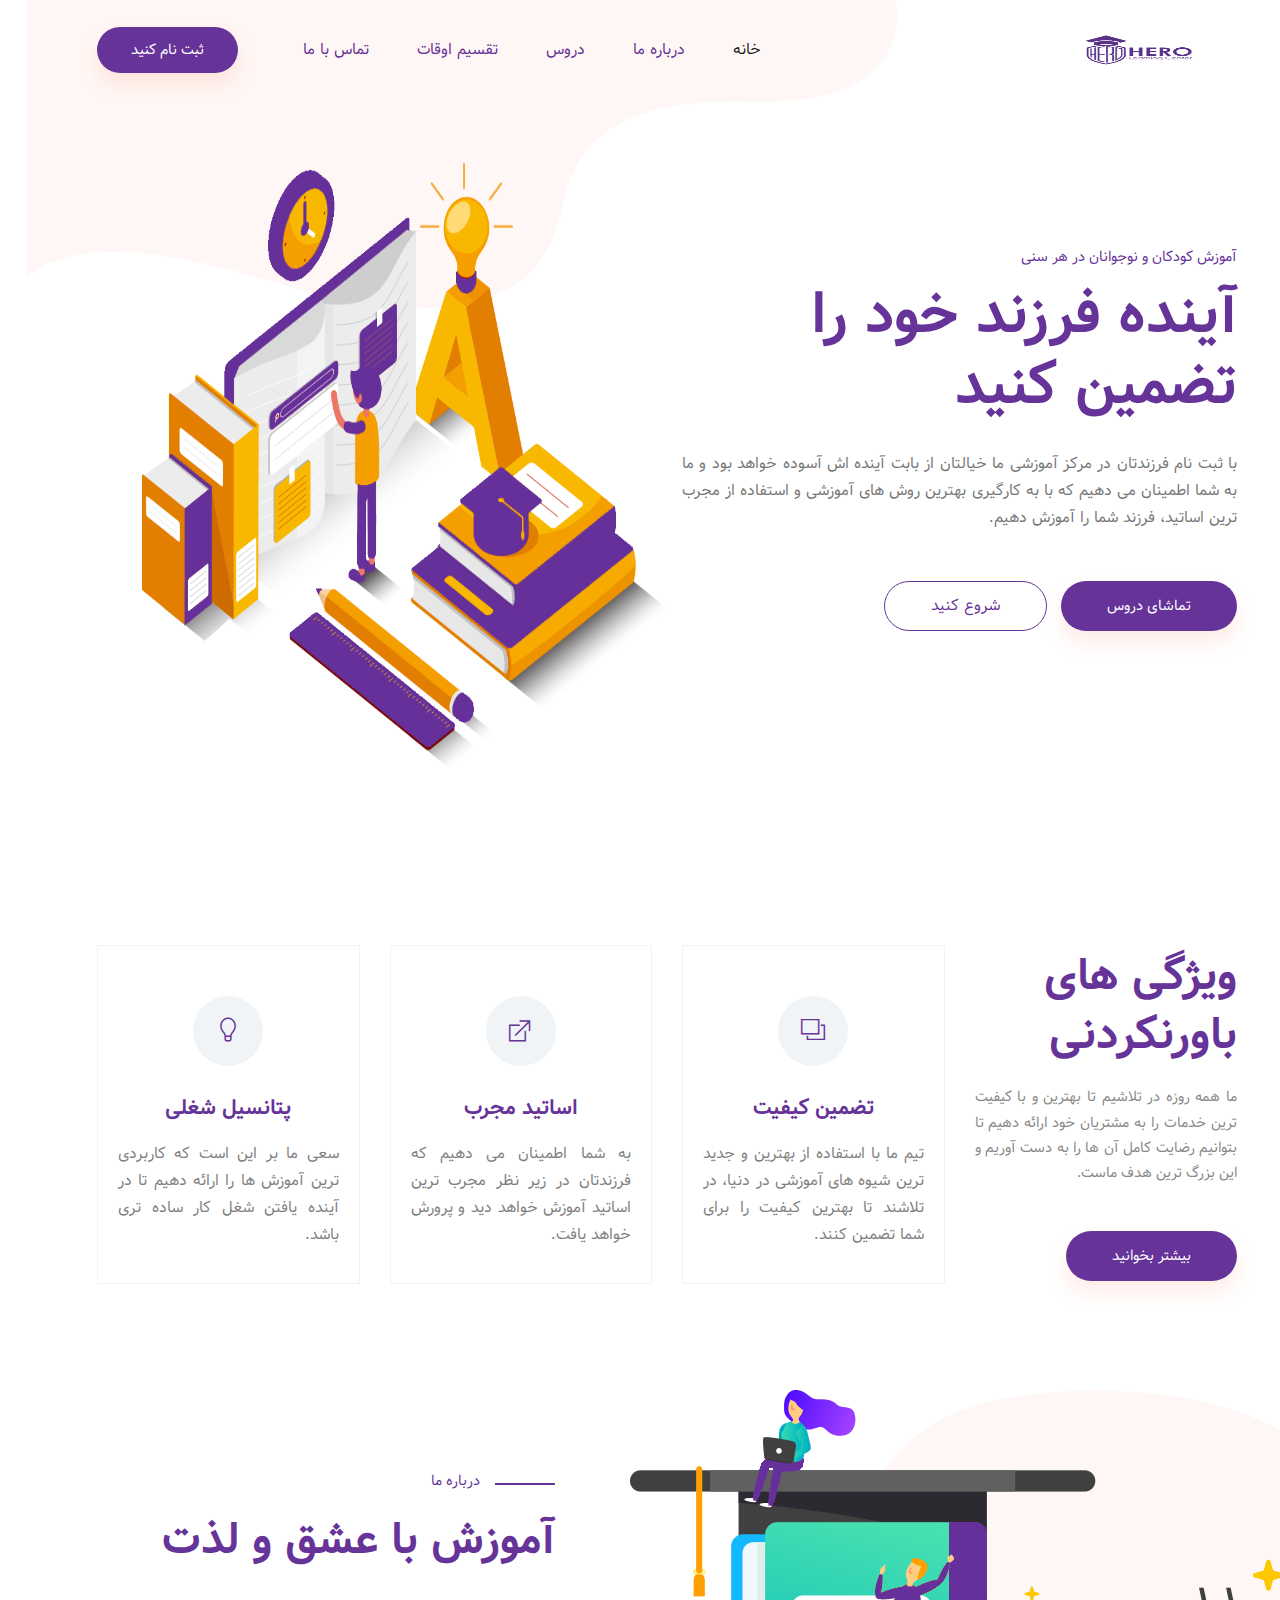
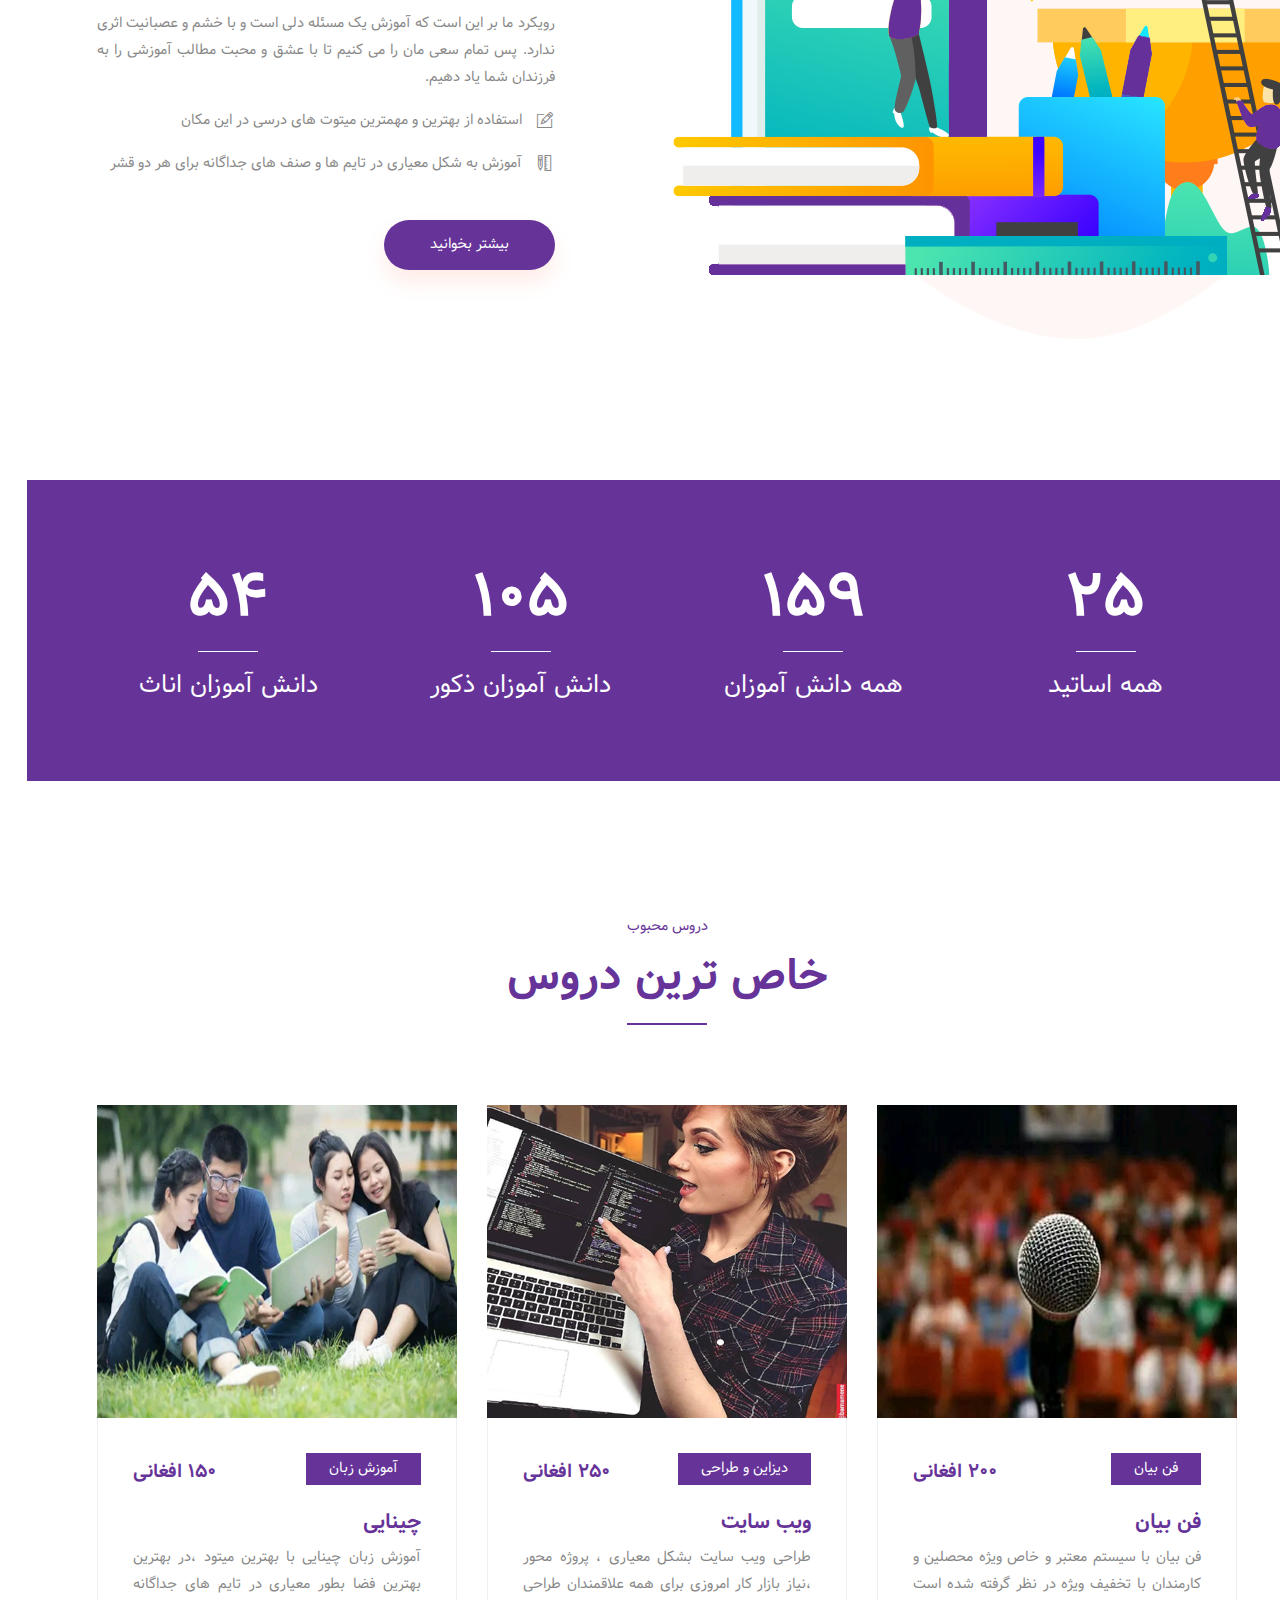
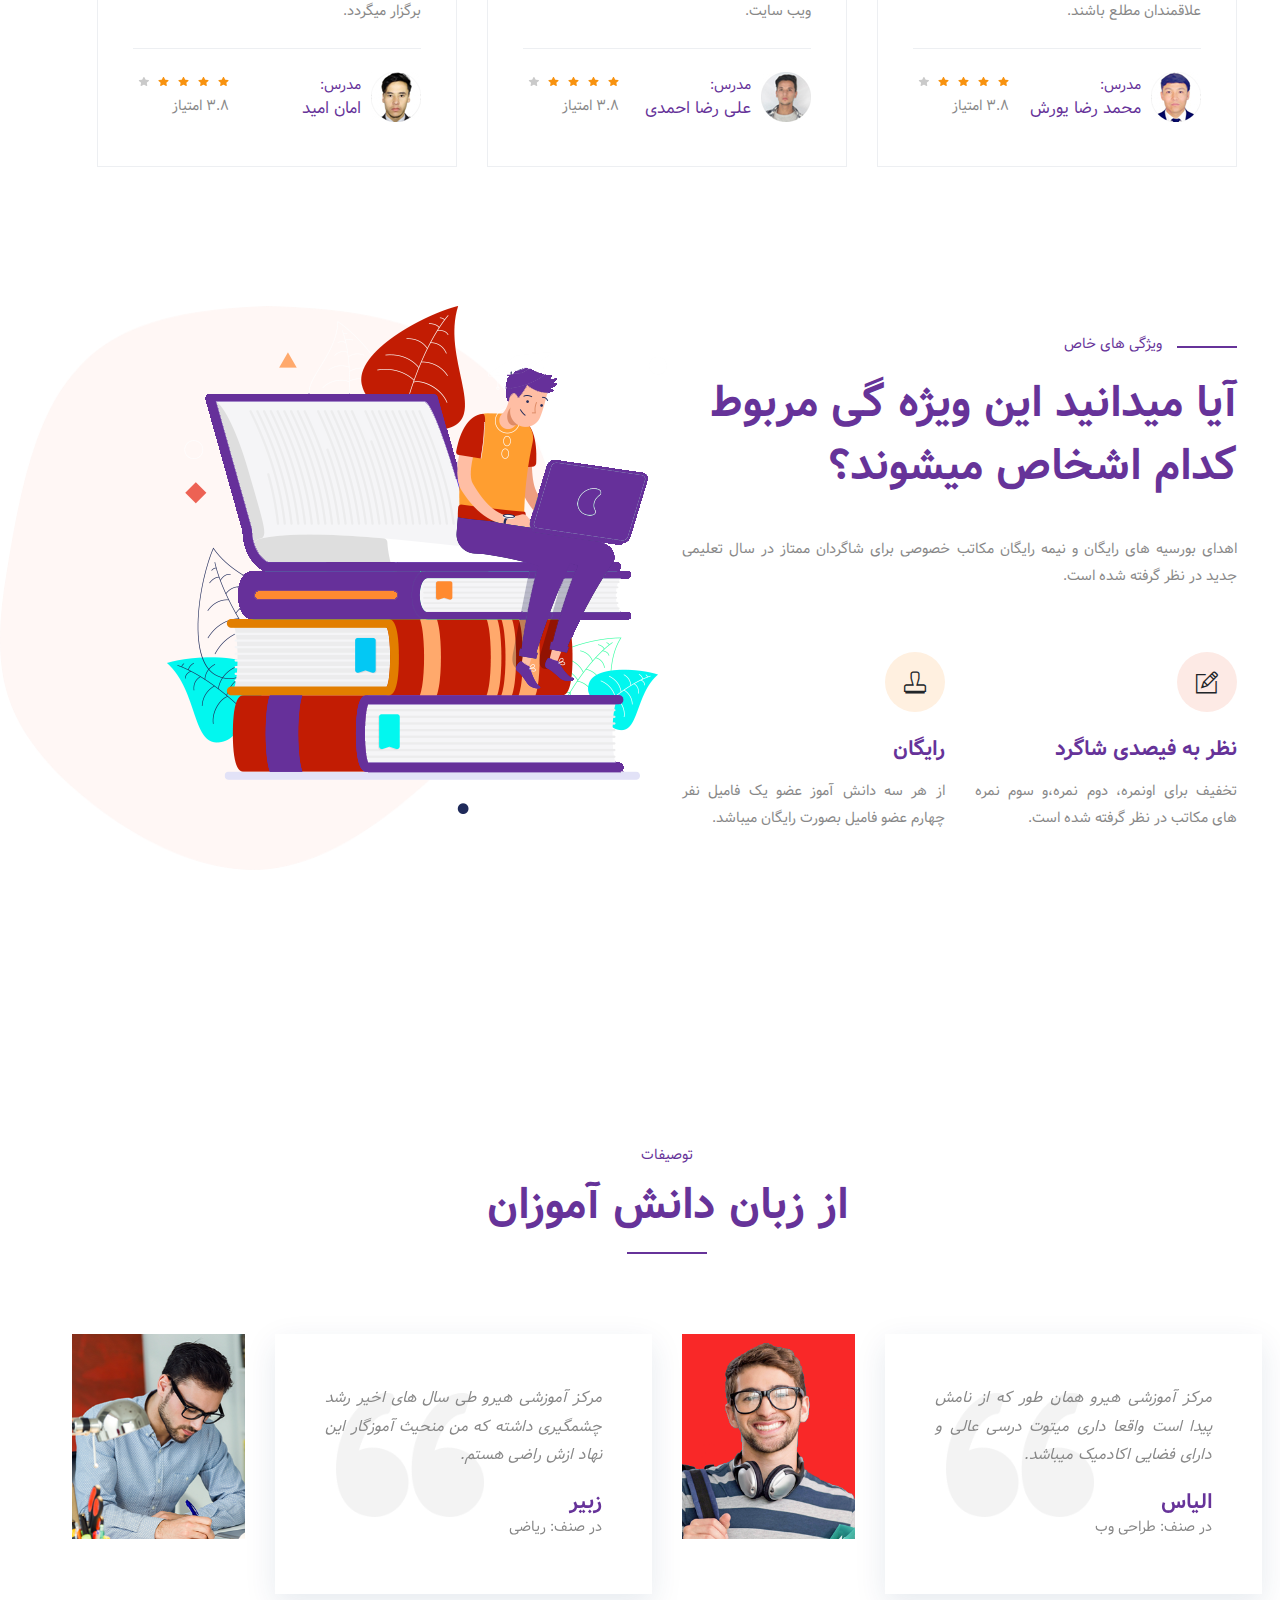
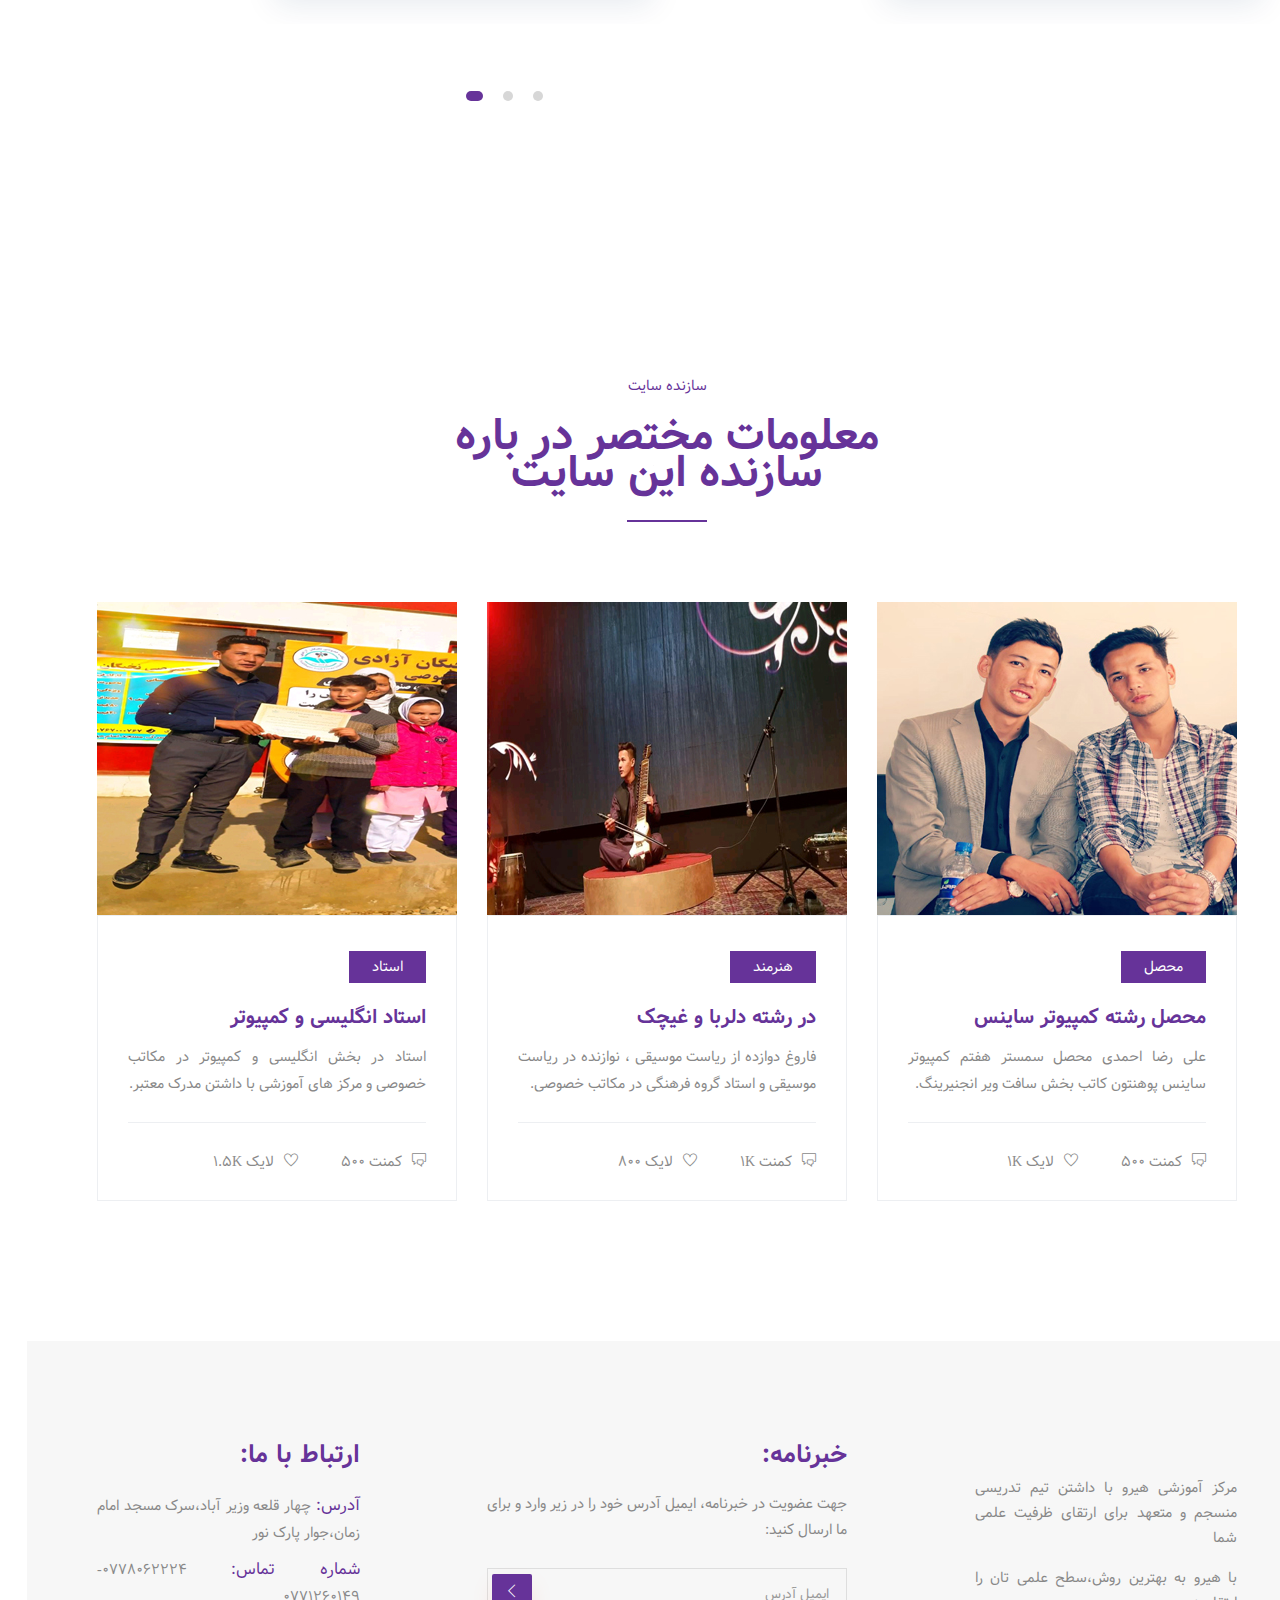
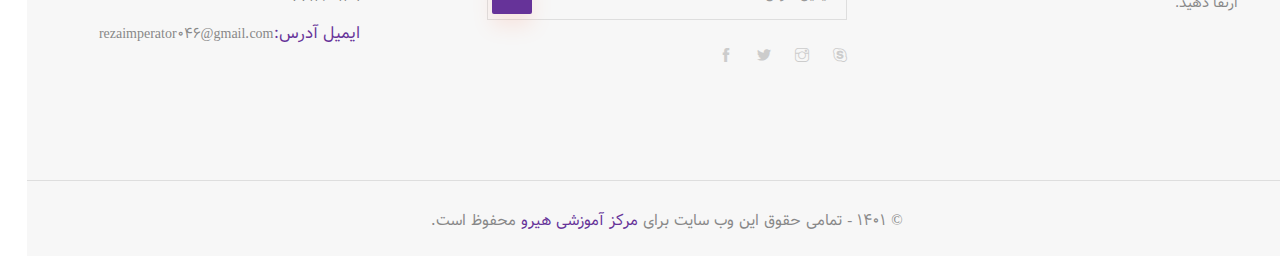
==== index.html @ bd4aeee1 "firstuplod" ====
<!doctype html>
<html lang="fa" dir="rtl">


<!-- Mirrored from demo.stanesti.ir/etrain-learning/index.html by HTTrack Website Copier/3.x [XR&CO'2014], Sat, 08 Oct 2022 10:28:07 GMT -->
<head>
    <!-- Required meta tags -->
    <meta charset="utf-8">
    <meta name="viewport" content="width=device-width, initial-scale=1, shrink-to-fit=no">
    <title>مرکز آموزشی هیرو</title>
    <link rel="icon" href="img/favicon.png">
    <!-- Bootstrap CSS -->
    <link rel="stylesheet" href="css/bootstrap.min.css">
    <!-- animate CSS -->
    <link rel="stylesheet" href="css/animate.css">
    <!-- owl carousel CSS -->
    <link rel="stylesheet" href="css/owl.carousel.min.css">
    <!-- themify CSS -->
    <link rel="stylesheet" href="css/themify-icons.css">
    <!-- flaticon CSS -->
    <link rel="stylesheet" href="css/flaticon.css">
    <!-- font awesome CSS -->
    <link rel="stylesheet" href="css/magnific-popup.css">
    <!-- swiper CSS -->
    <link rel="stylesheet" href="css/slick.css">
    <!-- style CSS -->
    <link rel="stylesheet" href="css/style.css">
</head>

<body>
    <!--::header part start::-->
    <header class="main_menu home_menu">
        <div class="container">
            <div class="row align-items-center">
                <div class="col-lg-12">
                    <nav class="navbar navbar-expand-lg navbar-light">
                        <a class="navbar-brand" href="index.html"> <img src="img/logo3.png " alt="logo" width="165px" height="60px"></a>
                        <button class="navbar-toggler" type="button" data-toggle="collapse"
                            data-target="#navbarSupportedContent" aria-controls="navbarSupportedContent"
                            aria-expanded="false" aria-label="Toggle navigation">
                            <span class="navbar-toggler-icon"></span>
                        </button>

                        <div class="collapse navbar-collapse main-menu-item justify-content-end" id="navbarSupportedContent">
                            <ul class="navbar-nav align-items-center">
                                <li class="nav-item active">
                                    <a class="nav-link" href="index.html">خانه</a>
                                </li>
                                <li class="nav-item">
                                    <a class="nav-link" href="about.html">درباره ما</a>
                                </li>
                                <li class="nav-item">
                                    <a class="nav-link" href="courses.html">دروس</a>
                                </li>
                                <li class="nav-item">
                                    <a class="nav-link" href="course-details.html">تقسیم اوقات</a>
                                </li>
                                <li class="nav-item">
                                    <a class="nav-link" href="contact.html">تماس با ما</a>
                                </li>
                                <li class="d-none d-lg-block">
                                    <a class="btn_1" href="#">ثبت نام کنید</a>
                                </li>
                            </ul>
                        </div>
                    </nav>
                </div>
            </div>
        </div>
    </header>
    <!-- Header part end-->

    <!-- banner part start-->
    <section class="banner_part">
        <div class="container">
            <div class="row align-items-center">
                <div class="col-lg-6 col-xl-6">
                    <div class="banner_text">
                        <div class="banner_text_iner">
                            <h5>آموزش کودکان و نوجوانان در هر سنی</h5>
                            <h1>آینده فرزند خود را تضمین کنید</h1>
                            <p>با ثبت نام فرزندتان در مرکز آموزشی ما خیالتان از بابت آینده اش آسوده خواهد بود و ما به شما اطمینان می دهیم که با به کارگیری بهترین روش های آموزشی و استفاده از مجرب ترین اساتید، فرزند شما را آموزش دهیم.</p>
                            <a href="#" class="btn_1">تماشای دروس</a>
                            <a href="#" class="btn_2">شروع کنید</a>
                        </div>
                    </div>
                </div>
            </div>
        </div>
    </section>
    <!-- banner part start-->

    <!-- feature_part start-->
    <section class="feature_part">
        <div class="container">
            <div class="row">
                <div class="col-sm-6 col-xl-3 align-self-center">
                    <div class="single_feature_text ">
                        <h2>ویژگی های<br>باورنکردنی</h2>
                        <p>ما همه روزه در تلاشیم تا بهترین و با کیفیت ترین خدمات را به مشتریان خود ارائه دهیم تا بتوانیم رضایت کامل آن ها را به دست آوریم و این بزرگ ترین هدف ماست.</p>
                        <a href="#" class="btn_1">بیشتر بخوانید</a>
                    </div>
                </div>
                <div class="col-sm-6 col-xl-3">
                    <div class="single_feature">
                        <div class="single_feature_part">
                            <span class="single_feature_icon"><i class="ti-layers"></i></span>
                            <h4>تضمین کیفیت</h4>
                            <p>تیم ما با استفاده از بهترین و جدید ترین شیوه های آموزشی در دنیا، در تلاشند تا بهترین کیفیت را برای شما تضمین کنند.</p>
                        </div>
                    </div>
                </div>
                <div class="col-sm-6 col-xl-3">
                    <div class="single_feature">
                        <div class="single_feature_part">
                            <span class="single_feature_icon"><i class="ti-new-window"></i></span>
                            <h4>اساتید مجرب</h4>
                            <p>به شما اطمینان می دهیم که فرزندتان در زیر نظر مجرب ترین اساتید آموزش خواهد دید و پرورش خواهد یافت.</p>
                        </div>
                    </div>
                </div>
                <div class="col-sm-6 col-xl-3">
                    <div class="single_feature">
                        <div class="single_feature_part single_feature_part_2">
                            <span class="single_service_icon style_icon"><i class="ti-light-bulb"></i></span>
                            <h4>پتانسیل شغلی</h4>
                            <p>سعی ما بر این است که کاربردی ترین آموزش ها را ارائه دهیم تا در آینده یافتن شغل کار ساده تری باشد.</p>
                        </div>
                    </div>
                </div>
            </div>
        </div>
    </section>
    <!-- upcoming_event part start-->

    <!-- learning part start-->
    <section class="learning_part">
        <div class="container">
            <div class="row align-items-sm-center align-items-lg-stretch">
                <div class="col-md-7 col-lg-7">
                    <div class="learning_img">
                        <img src="img/learning_img.png" alt="">
                    </div>
                </div>
                <div class="col-md-5 col-lg-5">
                    <div class="learning_member_text">
                        <h5>درباره ما</h5>
                        <h2>آموزش با عشق و لذت</h2>
                        <p>رویکرد ما بر این است که آموزش یک مسئله دلی است و با خشم و عصبانیت اثری ندارد. پس تمام سعی مان را می کنیم تا با عشق و محبت مطالب آموزشی را به فرزندان شما یاد دهیم.</p>
                        <ul>
                            <li><span class="ti-pencil-alt"></span>استفاده از بهترین و مهمترین میتوت های درسی در این مکان</li>
                            <li><span class="ti-ruler-pencil"></span>آموزش به شکل معیاری در تایم ها و صنف های جداگانه برای هر دو قشر</li>
                        </ul>
                        <a href="#" class="btn_1">بیشتر بخوانید</a>
                    </div>
                </div>
            </div>
        </div>
    </section>
    <!-- learning part end-->

    <!-- member_counter counter start -->
    <section class="member_counter">
        <div class="container">
            <div class="row">
                <div class="col-lg-3 col-sm-6">
                    <div class="single_member_counter">
                        <span class="counter">25</span>
                        <h4>همه اساتید</h4>
                    </div>
                </div>
                <div class="col-lg-3 col-sm-6">
                    <div class="single_member_counter">
                        <span class="counter">159</span>
                        <h4>همه دانش آموزان</h4>
                    </div>
                </div>
                <div class="col-lg-3 col-sm-6">
                    <div class="single_member_counter">
                        <span class="counter">105</span>
                        <h4>دانش آموزان ذکور</h4>
                    </div>
                </div>
                <div class="col-lg-3 col-sm-6">
                    <div class="single_member_counter">
                        <span class="counter">54</span>
                        <h4>دانش آموزان اناث</h4>
                    </div>
                </div>
            </div>
        </div>
    </section>
    <!-- member_counter counter end -->

    <!--::review_part start::-->
    <section class="special_course padding_top">
        <div class="container">
            <div class="row justify-content-center">
                <div class="col-xl-5">
                    <div class="section_tittle">
                        <p class="text-center">دروس محبوب</p>
                        <h2 class="text-center">خاص ترین دروس</h2>
                    </div>
                </div>
            </div>
            <div class="row">
                <div class="col-sm-6 col-lg-4">
                    <div class="single_special_course">
                        <img src="img/special_course_1.jpg" class="special_img" alt="">
                        <div class="special_course_text">
                            <a href="course-details.html" class="btn_4">فن بیان</a>
                            <h4>200 افغانی</h4>
                            <a href="course-details.html"><h3>فن بیان</h3></a>
                            <p>فن بیان با سیستم معتبر و خاص ویژه محصلین و کارمندان با تخفیف ویژه در نظر گرفته شده است علاقمندان مطلع باشند.</p>
                            <div class="author_info">
                                <div class="author_img">
                                    <img src="img/author/author_1.jpg" alt="">
                                    <div class="author_info_text">
                                        <p>مدرس:</p>
                                        <h5><a href="#">محمد رضا یورش</a></h5>
                                    </div>
                                </div>
                                <div class="author_rating">
                                    <div class="rating">
                                        <a href="#"><img src="img/icon/color_star.svg" alt=""></a>
                                        <a href="#"><img src="img/icon/color_star.svg" alt=""></a>
                                        <a href="#"><img src="img/icon/color_star.svg" alt=""></a>
                                        <a href="#"><img src="img/icon/color_star.svg" alt=""></a>
                                        <a href="#"><img src="img/icon/star.svg" alt=""></a>
                                    </div>
                                    <p>3.8 امتیاز</p>
                                </div>
                            </div>
                        </div>
                    </div>
                </div>
                <div class="col-sm-6 col-lg-4">
                    <div class="single_special_course">
                        <img src="img/special_course_2.jpg" class="special_img" alt="">
                        <div class="special_course_text">
                            <a href="course-details.html" class="btn_4">دیزاین و طراحی</a>
                            <h4>250 افغانی</h4>
                            <a href="course-details.html"> <h3>ویب سایت</h3></a>
                            <p>طراحی ویب سایت بشکل معیاری ، پروژه محور ،نیاز بازار کار امروزی برای همه علاقمندان طراحی ویب سایت. </p>
                            <div class="author_info">
                                <div class="author_img">
                                    <img src="img/author/author_2.jpg" alt="">
                                    <div class="author_info_text">
                                        <p>مدرس:</p>
                                        <h5><a href="#">علی رضا احمدی</a></h5>
                                    </div>
                                </div>
                                <div class="author_rating">
                                    <div class="rating">
                                        <a href="#"><img src="img/icon/color_star.svg" alt=""></a>
                                        <a href="#"><img src="img/icon/color_star.svg" alt=""></a>
                                        <a href="#"><img src="img/icon/color_star.svg" alt=""></a>
                                        <a href="#"><img src="img/icon/color_star.svg" alt=""></a>
                                        <a href="#"><img src="img/icon/star.svg" alt=""></a>
                                    </div>
                                    <p>3.8 امتیاز</p>
                                </div>
                            </div>
                        </div>

                    </div>
                </div>
                <div class="col-sm-6 col-lg-4">
                    <div class="single_special_course">
                        <img src="img/special_course_3.jpg" class="special_img" alt="">
                        <div class="special_course_text">
                            <a href="course-details.html" class="btn_4">آموزش زبان</a>
                            <h4>150 افغانی</h4>
                            <a href="course-details.html">  <h3>چینایی</h3> </a> 
                            <p>آموزش زبان چینایی با بهترین میتود ،در بهترین بهترین فضا بطور معیاری در تایم های جداگانه برگزار میگردد.</p>
                            <div class="author_info">
                                <div class="author_img">
                                    <img src="img/author/author_3.jpg" alt="">
                                    <div class="author_info_text">
                                        <p>مدرس:</p>
                                        <h5>امان امید<a href="#"></a></h5>
                                    </div>
                                </div>
                                <div class="author_rating">
                                    <div class="rating">
                                        <a href="#"><img src="img/icon/color_star.svg" alt=""></a>
                                        <a href="#"><img src="img/icon/color_star.svg" alt=""></a>
                                        <a href="#"><img src="img/icon/color_star.svg" alt=""></a>
                                        <a href="#"><img src="img/icon/color_star.svg" alt=""></a>
                                        <a href="#"><img src="img/icon/star.svg" alt=""></a>
                                    </div>
                                    <p>3.8 امتیاز</p>
                                </div>
                            </div>
                        </div>
                    </div>
                </div>
            </div>
        </div>
    </section>
    <!--::blog_part end::-->

    <!-- learning part start-->
    <section class="advance_feature learning_part">
        <div class="container">
            <div class="row align-items-sm-center align-items-xl-stretch">
                <div class="col-md-6 col-lg-6">
                    <div class="learning_member_text">
                        <h5>ویژگی های خاص</h5>
                        <h2>آیا میدانید این ویژه گی مربوط کدام اشخاص میشوند؟</h2>
                        <p>اهدای بورسیه های رایگان و نیمه رایگان مکاتب خصوصی برای شاگردان ممتاز در سال تعلیمی جدید در نظر گرفته شده است. </p>
                        <div class="row">
                            <div class="col-sm-6 col-md-12 col-lg-6">
                                <div class="learning_member_text_iner">
                                    <span class="ti-pencil-alt"></span>
                                    <h4>نظر به فیصدی شاگرد</h4>
                                    <p>تخفیف برای اونمره، دوم نمره،و سوم نمره های مکاتب در نظر گرفته شده است.
                                    </p>
                                </div>
                            </div>
                            <div class="col-sm-6 col-md-12 col-lg-6">
                                <div class="learning_member_text_iner">
                                    <span class="ti-stamp"></span>
                                    <h4>رایگان</h4>
                                    <p>از هر سه دانش آموز عضو یک فامیل نفر چهارم عضو فامیل بصورت رایگان میباشد.</p>
                                </div>
                            </div>
                        </div>
                    </div>
                </div>
                <div class="col-lg-6 col-md-6">
                    <div class="learning_img">
                        <img src="img/advance_feature_img.png" alt="">
                    </div>
                </div>
            </div>
        </div>
    </section>
    <!-- learning part end-->

    <!--::review_part start::-->
    <section class="testimonial_part section_padding">
        <div class="container-fluid">
            <div class="row justify-content-center">
                <div class="col-xl-5">
                    <div class="section_tittle text-center">
                        <p class="text-center">توصیفات</p>
                        <h2 class="text-center">از زبان دانش آموزان</h2>
                    </div>
                </div>
            </div>
            <div class="row">
                <div class="col-lg-12">
                    <div class="textimonial_iner owl-carousel">
                        <div class="testimonial_slider">
                            <div class="row">
                                <div class="col-lg-8 col-xl-4 col-sm-8 align-self-center">
                                    <div class="testimonial_slider_text">
                                        <p>مرکز آموزشی هیرو همان طور که از نامش پیدا است  واقعا داری میتوت درسی عالی و  دارای فضایی اکادمیک میباشد.</p>
                                        <h4>الیاس</h4>
                                        <h5>در صنف: طراحی وب</h5>
                                    </div>
                                </div>
                                <div class="col-lg-4 col-xl-2 col-sm-4">
                                    <div class="testimonial_slider_img">
                                        <img src="img/testimonial_img_1.png" alt="#">
                                    </div>
                                </div>
                                <div class="col-xl-4 d-none d-xl-block">
                                    <div class="testimonial_slider_text">
                                        <p>مرکز آموزشی هیرو طی سال های اخیر رشد چشمگیری داشته که من منحیث آموزگار این نهاد ازش راضی هستم.</p>
                                        <h4>زبیر</h4>
                                        <h5>در صنف: ریاضی</h5>
                                    </div>
                                </div>
                                <div class="col-xl-2 d-none d-xl-block">
                                    <div class="testimonial_slider_img">
                                        <img src="img/testimonial_img_2.png" alt="#">
                                    </div>
                                </div>
                            </div>
                        </div>
                        <div class="testimonial_slider">
                            <div class="row">
                                <div class="col-lg-8 col-xl-4 col-sm-8 align-self-center">
                                    <div class="testimonial_slider_text">
                                        <p></p>مرکز هیرو با داشتن اساتید مجرب و صونوف مجهز فوق العاده بوده که ما بهتر و راحت تر میتوانیم آموزش بیبینیم.
                                        <h4>لیزا</h4>
                                        <h5>در صنف: انگلیسی</h5>
                                    </div>
                                </div>
                                <div class="col-lg-4 col-xl-2 col-sm-4">
                                    <div class="testimonial_slider_img">
                                        <img src="img/testimonial_img_3.png" alt="#">
                                    </div>
                                </div>
                                <div class="col-xl-4 d-none d-xl-block">
                                    <div class="testimonial_slider_text">
                                        <p>این مرکز با داشتن مدیریت عالی و نظم عالی بهترین مرکز در بین مراکز همجوار خویش میباشد.</p>
                                        <h4>زبیر</h4>
                                        <h5>در صنف: رسامی</h5>
                                    </div>
                                </div>
                                <div class="col-xl-2 d-none d-xl-block">
                                    <div class="testimonial_slider_img">
                                        <img src="img/testimonial_img_2.png" alt="#">
                                    </div>
                                </div>
                            </div>
                        </div>
                        <div class="testimonial_slider">
                            <div class="row">
                                <div class="col-lg-8 col-xl-4 col-sm-8 align-self-center">
                                    <div class="testimonial_slider_text">
                                        <p>این نهاد با تخفیف ویژه یی که مد نطر گرفته برای آموزگاران واقعا خرسند هستیم.</p>
                                        <h4>لیزا</h4>
                                        <h5>در صنف: فن بیان</h5>
                                    </div>
                                </div>
                                <div class="col-lg-4 col-xl-2 col-sm-4">
                                    <div class="testimonial_slider_img">
                                        <img src="img/testimonial_img_3.png" alt="#">
                                    </div>
                                </div>
                                <div class="col-xl-4 d-none d-xl-block">
                                    <div class="testimonial_slider_text">
                                        <p>مرکز آموزشی هیرو با داشتن دوازده سال تجربه کاری واقعا یک مرکز نامدار و پر افتخار در سطح کابل میباشد.</p>
                                        <h4>زبیر</h4>
                                        <h5>در صنف: زبان چینایی</h5>
                                    </div>
                                </div>
                                <div class="col-xl-2 d-none d-xl-block">
                                    <div class="testimonial_slider_img">
                                        <img src="img/testimonial_img_2.png" alt="#">
                                    </div>
                                </div>
                            </div>
                        </div>
                    </div>
                </div>
            </div>
        </div>
    </section>
    <!--::blog_part end::-->

    <!--::blog_part start::-->
    <section class="blog_part section_padding">
        <div class="container">
            <div class="row justify-content-center">
                <div class="col-xl-5">
                    <div class="section_tittle text-center">
                        <p class="text-center">سازنده سایت</p>
                        <h2 class="text-center">معلومات مختصر در باره سازنده این سایت</h2>
                    </div>
                </div>
            </div>
            <div class="row">
                <div class="col-sm-6 col-lg-4 col-xl-4">
                    <div class="single-home-blog">
                        <div class="card">
                            <img src="img/blog/blog_1.jpg" class="card-img-top" alt="blog">
                            <div class="card-body">
                                <a href="#" class="btn_4">محصل</a>
                                <a href="blog.html">
                                    <h5 class="card-title">محصل رشته کمپیوتر ساینس</h5>
                                </a>
                                <p>علی رضا احمدی محصل سمستر هفتم کمپیوتر ساینس پوهنتون کاتب بخش سافت ویر انجنیرینگ.</p>
                                <ul>
                                    <li> <span class="ti-comments"></span>کمنت 500</li>
                                    <li> <span class="ti-heart"></span>لایک 1K</li>
                                </ul>
                            </div>
                        </div>
                    </div>
                </div>
                <div class="col-sm-6 col-lg-4 col-xl-4">
                    <div class="single-home-blog">
                        <div class="card">
                            <img src="img/blog/blog_2.jpg" class="card-img-top" alt="blog">
                            <div class="card-body">
                                <a href="#" class="btn_4">هنرمند</a>
                                <a href="blog.html">
                                    <h5 class="card-title">در رشته دلربا و غیچک</h5>
                                </a>
                                <p>فاروغ دوازده از ریاست موسیقی ، نوازنده در ریاست موسیقی و استاد گروه فرهنگی در مکاتب خصوصی.</p>
                                <ul>
                                    <li> <span class="ti-comments"></span>کمنت 1K</li>
                                    <li> <span class="ti-heart"></span>لایک 800</li>
                                </ul>
                            </div>
                        </div>
                    </div>
                </div>
                <div class="col-sm-6 col-lg-4 col-xl-4">
                    <div class="single-home-blog">
                        <div class="card">
                            <img src="img/blog/blog_3.jpg" class="card-img-top" alt="blog">
                            <div class="card-body">
                                <a href="#" class="btn_4">استاد</a>
                                <a href="blog.html">
                                    <h5 class="card-title">استاد انگلیسی و کمپیوتر</h5>
                                </a>
                                <p>استاد در بخش انگلیسی و کمپیوتر در مکاتب خصوصی و مرکز های آموزشی با داشتن مدرک معتبر.</p>
                                <ul>
                                    <li> <span class="ti-comments"></span>کمنت 500</li>
                                    <li> <span class="ti-heart"></span>لایک 1.5K</li>
                                </ul>
                            </div>
                        </div>
                    </div>
                </div>
            </div>
        </div>
    </section>
    <!--::blog_part end::-->

    <!-- footer part start-->
    <footer class="footer-area">
        <div class="container">
            <div class="row justify-content-between">
                <div class="col-sm-6 col-md-4 col-xl-3">
                    <div class="single-footer-widget footer_1">
                        <a href="index.html"> <img src="img/logo.png" alt=""> </a>
                        <p>مرکز آموزشی هیرو با داشتن تیم تدریسی منسجم و متعهد برای ارتقای ظرفیت علمی شما</p>
                        <p>با هیرو به بهترین روش،سطح علمی تان را ارتقا دهید.</p>
                    </div>
                </div>
                <div class="col-sm-6 col-md-4 col-xl-4">
                    <div class="single-footer-widget footer_2">
                        <h4>خبرنامه:</h4>
                        <p>جهت عضویت در خبرنامه، ایمیل آدرس خود را در زیر وارد و برای ما ارسال کنید:</p>
                        <form action="#">
                            <div class="form-group">
                                <div class="input-group mb-3">
                                    <input type="text" class="form-control" placeholder='ایمیل آدرس'
                                        onfocus="this.placeholder = ''"
                                        onblur="this.placeholder = 'ایمیل آدرس'">
                                    <div class="input-group-append">
                                        <button class="btn btn_1" type="button"><i class="ti-angle-left"></i></button>
                                    </div>
                                </div>
                            </div>
                        </form>
                        <div class="social_icon">
                            <a href="#"> <i class="ti-facebook"></i></a>
                            <a href="#"> <i class="ti-twitter-alt"></i></a>
                            <a href="#"> <i class="ti-instagram"></i></a>
                            <a href="#"> <i class="ti-skype"></i></a>
                        </div>
                    </div>
                </div>
                <div class="col-xl-3 col-sm-6 col-md-4">
                    <div class="single-footer-widget footer_2">
                        <h4>ارتباط با ما:</h4>
                        <div class="contact_info">
                            <p><span> آدرس:</span> چهار قلعه وزیر آباد،سرک مسجد امام زمان،جوار پارک نور</p>
                            <p><span>شماره تماس:</span> 0778062224- 0771260149</p>
                            <p><span> ایمیل آدرس:</span>rezaimperator046@gmail.com</p>
                        </div>
                    </div>
                </div>
            </div>

        </div>
        <div class="container-fluid">
            <div class="row">
                <div class="col-lg-12">
                    <div class="copyright_part_text text-center">
                        <div class="row">
                            <div class="col-lg-12">
                                <p class="footer-text m-0 text-center">&copy; 1401 - تمامی حقوق این وب سایت برای <a href="https://www.rtl-theme.com/user-profile/stanesti/" target="_blank">مرکز آموزشی هیرو</a> محفوظ است.</p>
                            </div>
                        </div>
                    </div>
                </div>
            </div>
        </div>
    </footer>
    <!-- footer part end-->

    <!-- jquery plugins here-->
    <!-- jquery -->
    <script src="js/jquery-1.12.1.min.js"></script>
    <!-- popper js -->
    <script src="js/popper.min.js"></script>
    <!-- bootstrap js -->
    <script src="js/bootstrap.min.js"></script>
    <!-- easing js -->
    <script src="js/jquery.magnific-popup.js"></script>
    <!-- swiper js -->
    <script src="js/swiper.min.js"></script>
    <!-- swiper js -->
    <script src="js/masonry.pkgd.js"></script>
    <!-- particles js -->
    <script src="js/owl.carousel.min.js"></script>
    <script src="js/jquery.nice-select.min.js"></script>
    <!-- swiper js -->
    <script src="js/slick.min.js"></script>
    <script src="js/jquery.counterup.min.js"></script>
    <script src="js/waypoints.min.js"></script>
    <!-- custom js -->
    <script src="js/custom.js"></script>
</body>


<!-- Mirrored from demo.stanesti.ir/etrain-learning/index.html by HTTrack Website Copier/3.x [XR&CO'2014], Sat, 08 Oct 2022 10:28:32 GMT -->
</html>
---- css/themify-icons.css ----
@font-face {
	font-family: 'themify';
	src:url('../fonts/themify9f24.eot?-fvbane');
	src:url('../fonts/themifyd41d.eot?#iefix-fvbane') format('embedded-opentype'),
		url('../fonts/themify9f24.woff?-fvbane') format('woff'),
		url('../fonts/themify9f24.ttf?-fvbane') format('truetype'),
		url('../fonts/themify9f24.svg?-fvbane#themify') format('svg');
	font-weight: normal;
	font-style: normal;
}

[class^="ti-"], [class*=" ti-"] {
	font-family: 'themify';
	speak: none;
	font-style: normal;
	font-weight: normal;
	font-variant: normal;
	text-transform: none;
	line-height: 1;

	/* Better Font Rendering =========== */
	-webkit-font-smoothing: antialiased;
	-moz-osx-font-smoothing: grayscale;
}

.ti-wand:before {
	content: "\e600";
}
.ti-volume:before {
	content: "\e601";
}
.ti-user:before {
	content: "\e602";
}
.ti-unlock:before {
	content: "\e603";
}
.ti-unlink:before {
	content: "\e604";
}
.ti-trash:before {
	content: "\e605";
}
.ti-thought:before {
	content: "\e606";
}
.ti-target:before {
	content: "\e607";
}
.ti-tag:before {
	content: "\e608";
}
.ti-tablet:before {
	content: "\e609";
}
.ti-star:before {
	content: "\e60a";
}
.ti-spray:before {
	content: "\e60b";
}
.ti-signal:before {
	content: "\e60c";
}
.ti-shopping-cart:before {
	content: "\e60d";
}
.ti-shopping-cart-full:before {
	content: "\e60e";
}
.ti-settings:before {
	content: "\e60f";
}
.ti-search:before {
	content: "\e610";
}
.ti-zoom-in:before {
	content: "\e611";
}
.ti-zoom-out:before {
	content: "\e612";
}
.ti-cut:before {
	content: "\e613";
}
.ti-ruler:before {
	content: "\e614";
}
.ti-ruler-pencil:before {
	content: "\e615";
}
.ti-ruler-alt:before {
	content: "\e616";
}
.ti-bookmark:before {
	content: "\e617";
}
.ti-bookmark-alt:before {
	content: "\e618";
}
.ti-reload:before {
	content: "\e619";
}
.ti-plus:before {
	content: "\e61a";
}
.ti-pin:before {
	content: "\e61b";
}
.ti-pencil:before {
	content: "\e61c";
}
.ti-pencil-alt:before {
	content: "\e61d";
}
.ti-paint-roller:before {
	content: "\e61e";
}
.ti-paint-bucket:before {
	content: "\e61f";
}
.ti-na:before {
	content: "\e620";
}
.ti-mobile:before {
	content: "\e621";
}
.ti-minus:before {
	content: "\e622";
}
.ti-medall:before {
	content: "\e623";
}
.ti-medall-alt:before {
	content: "\e624";
}
.ti-marker:before {
	content: "\e625";
}
.ti-marker-alt:before {
	content: "\e626";
}
.ti-arrow-up:before {
	content: "\e627";
}
.ti-arrow-right:before {
	content: "\e628";
}
.ti-arrow-left:before {
	content: "\e629";
}
.ti-arrow-down:before {
	content: "\e62a";
}
.ti-lock:before {
	content: "\e62b";
}
.ti-location-arrow:before {
	content: "\e62c";
}
.ti-link:before {
	content: "\e62d";
}
.ti-layout:before {
	content: "\e62e";
}
.ti-layers:before {
	content: "\e62f";
}
.ti-layers-alt:before {
	content: "\e630";
}
.ti-key:before {
	content: "\e631";
}
.ti-import:before {
	content: "\e632";
}
.ti-image:before {
	content: "\e633";
}
.ti-heart:before {
	content: "\e634";
}
.ti-heart-broken:before {
	content: "\e635";
}
.ti-hand-stop:before {
	content: "\e636";
}
.ti-hand-open:before {
	content: "\e637";
}
.ti-hand-drag:before {
	content: "\e638";
}
.ti-folder:before {
	content: "\e639";
}
.ti-flag:before {
	content: "\e63a";
}
.ti-flag-alt:before {
	content: "\e63b";
}
.ti-flag-alt-2:before {
	content: "\e63c";
}
.ti-eye:before {
	content: "\e63d";
}
.ti-export:before {
	content: "\e63e";
}
.ti-exchange-vertical:before {
	content: "\e63f";
}
.ti-desktop:before {
	content: "\e640";
}
.ti-cup:before {
	content: "\e641";
}
.ti-crown:before {
	content: "\e642";
}
.ti-comments:before {
	content: "\e643";
}
.ti-comment:before {
	content: "\e644";
}
.ti-comment-alt:before {
	content: "\e645";
}
.ti-close:before {
	content: "\e646";
}
.ti-clip:before {
	content: "\e647";
}
.ti-angle-up:before {
	content: "\e648";
}
.ti-angle-right:before {
	content: "\e649";
}
.ti-angle-left:before {
	content: "\e64a";
}
.ti-angle-down:before {
	content: "\e64b";
}
.ti-check:before {
	content: "\e64c";
}
.ti-check-box:before {
	content: "\e64d";
}
.ti-camera:before {
	content: "\e64e";
}
.ti-announcement:before {
	content: "\e64f";
}
.ti-brush:before {
	content: "\e650";
}
.ti-briefcase:before {
	content: "\e651";
}
.ti-bolt:before {
	content: "\e652";
}
.ti-bolt-alt:before {
	content: "\e653";
}
.ti-blackboard:before {
	content: "\e654";
}
.ti-bag:before {
	content: "\e655";
}
.ti-move:before {
	content: "\e656";
}
.ti-arrows-vertical:before {
	content: "\e657";
}
.ti-arrows-horizontal:before {
	content: "\e658";
}
.ti-fullscreen:before {
	content: "\e659";
}
.ti-arrow-top-right:before {
	content: "\e65a";
}
.ti-arrow-top-left:before {
	content: "\e65b";
}
.ti-arrow-circle-up:before {
	content: "\e65c";
}
.ti-arrow-circle-right:before {
	content: "\e65d";
}
.ti-arrow-circle-left:before {
	content: "\e65e";
}
.ti-arrow-circle-down:before {
	content: "\e65f";
}
.ti-angle-double-up:before {
	content: "\e660";
}
.ti-angle-double-right:before {
	content: "\e661";
}
.ti-angle-double-left:before {
	content: "\e662";
}
.ti-angle-double-down:before {
	content: "\e663";
}
.ti-zip:before {
	content: "\e664";
}
.ti-world:before {
	content: "\e665";
}
.ti-wheelchair:before {
	content: "\e666";
}
.ti-view-list:before {
	content: "\e667";
}
.ti-view-list-alt:before {
	content: "\e668";
}
.ti-view-grid:before {
	content: "\e669";
}
.ti-uppercase:before {
	content: "\e66a";
}
.ti-upload:before {
	content: "\e66b";
}
.ti-underline:before {
	content: "\e66c";
}
.ti-truck:before {
	content: "\e66d";
}
.ti-timer:before {
	content: "\e66e";
}
.ti-ticket:before {
	content: "\e66f";
}
.ti-thumb-up:before {
	content: "\e670";
}
.ti-thumb-down:before {
	content: "\e671";
}
.ti-text:before {
	content: "\e672";
}
.ti-stats-up:before {
	content: "\e673";
}
.ti-stats-down:before {
	content: "\e674";
}
.ti-split-v:before {
	content: "\e675";
}
.ti-split-h:before {
	content: "\e676";
}
.ti-smallcap:before {
	content: "\e677";
}
.ti-shine:before {
	content: "\e678";
}
.ti-shift-right:before {
	content: "\e679";
}
.ti-shift-left:before {
	content: "\e67a";
}
.ti-shield:before {
	content: "\e67b";
}
.ti-notepad:before {
	content: "\e67c";
}
.ti-server:before {
	content: "\e67d";
}
.ti-quote-right:before {
	content: "\e67e";
}
.ti-quote-left:before {
	content: "\e67f";
}
.ti-pulse:before {
	content: "\e680";
}
.ti-printer:before {
	content: "\e681";
}
.ti-power-off:before {
	content: "\e682";
}
.ti-plug:before {
	content: "\e683";
}
.ti-pie-chart:before {
	content: "\e684";
}
.ti-paragraph:before {
	content: "\e685";
}
.ti-panel:before {
	content: "\e686";
}
.ti-package:before {
	content: "\e687";
}
.ti-music:before {
	content: "\e688";
}
.ti-music-alt:before {
	content: "\e689";
}
.ti-mouse:before {
	content: "\e68a";
}
.ti-mouse-alt:before {
	content: "\e68b";
}
.ti-money:before {
	content: "\e68c";
}
.ti-microphone:before {
	content: "\e68d";
}
.ti-menu:before {
	content: "\e68e";
}
.ti-menu-alt:before {
	content: "\e68f";
}
.ti-map:before {
	content: "\e690";
}
.ti-map-alt:before {
	content: "\e691";
}
.ti-loop:before {
	content: "\e692";
}
.ti-location-pin:before {
	content: "\e693";
}
.ti-list:before {
	content: "\e694";
}
.ti-light-bulb:before {
	content: "\e695";
}
.ti-Italic:before {
	content: "\e696";
}
.ti-info:before {
	content: "\e697";
}
.ti-infinite:before {
	content: "\e698";
}
.ti-id-badge:before {
	content: "\e699";
}
.ti-hummer:before {
	content: "\e69a";
}
.ti-home:before {
	content: "\e69b";
}
.ti-help:before {
	content: "\e69c";
}
.ti-headphone:before {
	content: "\e69d";
}
.ti-harddrives:before {
	content: "\e69e";
}
.ti-harddrive:before {
	content: "\e69f";
}
.ti-gift:before {
	content: "\e6a0";
}
.ti-game:before {
	content: "\e6a1";
}
.ti-filter:before {
	content: "\e6a2";
}
.ti-files:before {
	content: "\e6a3";
}
.ti-file:before {
	content: "\e6a4";
}
.ti-eraser:before {
	content: "\e6a5";
}
.ti-envelope:before {
	content: "\e6a6";
}
.ti-download:before {
	content: "\e6a7";
}
.ti-direction:before {
	content: "\e6a8";
}
.ti-direction-alt:before {
	content: "\e6a9";
}
.ti-dashboard:before {
	content: "\e6aa";
}
.ti-control-stop:before {
	content: "\e6ab";
}
.ti-control-shuffle:before {
	content: "\e6ac";
}
.ti-control-play:before {
	content: "\e6ad";
}
.ti-control-pause:before {
	content: "\e6ae";
}
.ti-control-forward:before {
	content: "\e6af";
}
.ti-control-backward:before {
	content: "\e6b0";
}
.ti-cloud:before {
	content: "\e6b1";
}
.ti-cloud-up:before {
	content: "\e6b2";
}
.ti-cloud-down:before {
	content: "\e6b3";
}
.ti-clipboard:before {
	content: "\e6b4";
}
.ti-car:before {
	content: "\e6b5";
}
.ti-calendar:before {
	content: "\e6b6";
}
.ti-book:before {
	content: "\e6b7";
}
.ti-bell:before {
	content: "\e6b8";
}
.ti-basketball:before {
	content: "\e6b9";
}
.ti-bar-chart:before {
	content: "\e6ba";
}
.ti-bar-chart-alt:before {
	content: "\e6bb";
}
.ti-back-right:before {
	content: "\e6bc";
}
.ti-back-left:before {
	content: "\e6bd";
}
.ti-arrows-corner:before {
	content: "\e6be";
}
.ti-archive:before {
	content: "\e6bf";
}
.ti-anchor:before {
	content: "\e6c0";
}
.ti-align-right:before {
	content: "\e6c1";
}
.ti-align-left:before {
	content: "\e6c2";
}
.ti-align-justify:before {
	content: "\e6c3";
}
.ti-align-center:before {
	content: "\e6c4";
}
.ti-alert:before {
	content: "\e6c5";
}
.ti-alarm-clock:before {
	content: "\e6c6";
}
.ti-agenda:before {
	content: "\e6c7";
}
.ti-write:before {
	content: "\e6c8";
}
.ti-window:before {
	content: "\e6c9";
}
.ti-widgetized:before {
	content: "\e6ca";
}
.ti-widget:before {
	content: "\e6cb";
}
.ti-widget-alt:before {
	content: "\e6cc";
}
.ti-wallet:before {
	content: "\e6cd";
}
.ti-video-clapper:before {
	content: "\e6ce";
}
.ti-video-camera:before {
	content: "\e6cf";
}
.ti-vector:before {
	content: "\e6d0";
}
.ti-themify-logo:before {
	content: "\e6d1";
}
.ti-themify-favicon:before {
	content: "\e6d2";
}
.ti-themify-favicon-alt:before {
	content: "\e6d3";
}
.ti-support:before {
	content: "\e6d4";
}
.ti-stamp:before {
	content: "\e6d5";
}
.ti-split-v-alt:before {
	content: "\e6d6";
}
.ti-slice:before {
	content: "\e6d7";
}
.ti-shortcode:before {
	content: "\e6d8";
}
.ti-shift-right-alt:before {
	content: "\e6d9";
}
.ti-shift-left-alt:before {
	content: "\e6da";
}
.ti-ruler-alt-2:before {
	content: "\e6db";
}
.ti-receipt:before {
	content: "\e6dc";
}
.ti-pin2:before {
	content: "\e6dd";
}
.ti-pin-alt:before {
	content: "\e6de";
}
.ti-pencil-alt2:before {
	content: "\e6df";
}
.ti-palette:before {
	content: "\e6e0";
}
.ti-more:before {
	content: "\e6e1";
}
.ti-more-alt:before {
	content: "\e6e2";
}
.ti-microphone-alt:before {
	content: "\e6e3";
}
.ti-magnet:before {
	content: "\e6e4";
}
.ti-line-double:before {
	content: "\e6e5";
}
.ti-line-dotted:before {
	content: "\e6e6";
}
.ti-line-dashed:before {
	content: "\e6e7";
}
.ti-layout-width-full:before {
	content: "\e6e8";
}
.ti-layout-width-default:before {
	content: "\e6e9";
}
.ti-layout-width-default-alt:before {
	content: "\e6ea";
}
.ti-layout-tab:before {
	content: "\e6eb";
}
.ti-layout-tab-window:before {
	content: "\e6ec";
}
.ti-layout-tab-v:before {
	content: "\e6ed";
}
.ti-layout-tab-min:before {
	content: "\e6ee";
}
.ti-layout-slider:before {
	content: "\e6ef";
}
.ti-layout-slider-alt:before {
	content: "\e6f0";
}
.ti-layout-sidebar-right:before {
	content: "\e6f1";
}
.ti-layout-sidebar-none:before {
	content: "\e6f2";
}
.ti-layout-sidebar-left:before {
	content: "\e6f3";
}
.ti-layout-placeholder:before {
	content: "\e6f4";
}
.ti-layout-menu:before {
	content: "\e6f5";
}
.ti-layout-menu-v:before {
	content: "\e6f6";
}
.ti-layout-menu-separated:before {
	content: "\e6f7";
}
.ti-layout-menu-full:before {
	content: "\e6f8";
}
.ti-layout-media-right-alt:before {
	content: "\e6f9";
}
.ti-layout-media-right:before {
	content: "\e6fa";
}
.ti-layout-media-overlay:before {
	content: "\e6fb";
}
.ti-layout-media-overlay-alt:before {
	content: "\e6fc";
}
.ti-layout-media-overlay-alt-2:before {
	content: "\e6fd";
}
.ti-layout-media-left-alt:before {
	content: "\e6fe";
}
.ti-layout-media-left:before {
	content: "\e6ff";
}
.ti-layout-media-center-alt:before {
	content: "\e700";
}
.ti-layout-media-center:before {
	content: "\e701";
}
.ti-layout-list-thumb:before {
	content: "\e702";
}
.ti-layout-list-thumb-alt:before {
	content: "\e703";
}
.ti-layout-list-post:before {
	content: "\e704";
}
.ti-layout-list-large-image:before {
	content: "\e705";
}
.ti-layout-line-solid:before {
	content: "\e706";
}
.ti-layout-grid4:before {
	content: "\e707";
}
.ti-layout-grid3:before {
	content: "\e708";
}
.ti-layout-grid2:before {
	content: "\e709";
}
.ti-layout-grid2-thumb:before {
	content: "\e70a";
}
.ti-layout-cta-right:before {
	content: "\e70b";
}
.ti-layout-cta-left:before {
	content: "\e70c";
}
.ti-layout-cta-center:before {
	content: "\e70d";
}
.ti-layout-cta-btn-right:before {
	content: "\e70e";
}
.ti-layout-cta-btn-left:before {
	content: "\e70f";
}
.ti-layout-column4:before {
	content: "\e710";
}
.ti-layout-column3:before {
	content: "\e711";
}
.ti-layout-column2:before {
	content: "\e712";
}
.ti-layout-accordion-separated:before {
	content: "\e713";
}
.ti-layout-accordion-merged:before {
	content: "\e714";
}
.ti-layout-accordion-list:before {
	content: "\e715";
}
.ti-ink-pen:before {
	content: "\e716";
}
.ti-info-alt:before {
	content: "\e717";
}
.ti-help-alt:before {
	content: "\e718";
}
.ti-headphone-alt:before {
	content: "\e719";
}
.ti-hand-point-up:before {
	content: "\e71a";
}
.ti-hand-point-right:before {
	content: "\e71b";
}
.ti-hand-point-left:before {
	content: "\e71c";
}
.ti-hand-point-down:before {
	content: "\e71d";
}
.ti-gallery:before {
	content: "\e71e";
}
.ti-face-smile:before {
	content: "\e71f";
}
.ti-face-sad:before {
	content: "\e720";
}
.ti-credit-card:before {
	content: "\e721";
}
.ti-control-skip-forward:before {
	content: "\e722";
}
.ti-control-skip-backward:before {
	content: "\e723";
}
.ti-control-record:before {
	content: "\e724";
}
.ti-control-eject:before {
	content: "\e725";
}
.ti-comments-smiley:before {
	content: "\e726";
}
.ti-brush-alt:before {
	content: "\e727";
}
.ti-youtube:before {
	content: "\e728";
}
.ti-vimeo:before {
	content: "\e729";
}
.ti-twitter:before {
	content: "\e72a";
}
.ti-time:before {
	content: "\e72b";
}
.ti-tumblr:before {
	content: "\e72c";
}
.ti-skype:before {
	content: "\e72d";
}
.ti-share:before {
	content: "\e72e";
}
.ti-share-alt:before {
	content: "\e72f";
}
.ti-rocket:before {
	content: "\e730";
}
.ti-pinterest:before {
	content: "\e731";
}
.ti-new-window:before {
	content: "\e732";
}
.ti-microsoft:before {
	content: "\e733";
}
.ti-list-ol:before {
	content: "\e734";
}
.ti-linkedin:before {
	content: "\e735";
}
.ti-layout-sidebar-2:before {
	content: "\e736";
}
.ti-layout-grid4-alt:before {
	content: "\e737";
}
.ti-layout-grid3-alt:before {
	content: "\e738";
}
.ti-layout-grid2-alt:before {
	content: "\e739";
}
.ti-layout-column4-alt:before {
	content: "\e73a";
}
.ti-layout-column3-alt:before {
	content: "\e73b";
}
.ti-layout-column2-alt:before {
	content: "\e73c";
}
.ti-instagram:before {
	content: "\e73d";
}
.ti-google:before {
	content: "\e73e";
}
.ti-github:before {
	content: "\e73f";
}
.ti-flickr:before {
	content: "\e740";
}
.ti-facebook:before {
	content: "\e741";
}
.ti-dropbox:before {
	content: "\e742";
}
.ti-dribbble:before {
	content: "\e743";
}
.ti-apple:before {
	content: "\e744";
}
.ti-android:before {
	content: "\e745";
}
.ti-save:before {
	content: "\e746";
}
.ti-save-alt:before {
	content: "\e747";
}
.ti-yahoo:before {
	content: "\e748";
}
.ti-wordpress:before {
	content: "\e749";
}
.ti-vimeo-alt:before {
	content: "\e74a";
}
.ti-twitter-alt:before {
	content: "\e74b";
}
.ti-tumblr-alt:before {
	content: "\e74c";
}
.ti-trello:before {
	content: "\e74d";
}
.ti-stack-overflow:before {
	content: "\e74e";
}
.ti-soundcloud:before {
	content: "\e74f";
}
.ti-sharethis:before {
	content: "\e750";
}
.ti-sharethis-alt:before {
	content: "\e751";
}
.ti-reddit:before {
	content: "\e752";
}
.ti-pinterest-alt:before {
	content: "\e753";
}
.ti-microsoft-alt:before {
	content: "\e754";
}
.ti-linux:before {
	content: "\e755";
}
.ti-jsfiddle:before {
	content: "\e756";
}
.ti-joomla:before {
	content: "\e757";
}
.ti-html5:before {
	content: "\e758";
}
.ti-flickr-alt:before {
	content: "\e759";
}
.ti-email:before {
	content: "\e75a";
}
.ti-drupal:before {
	content: "\e75b";
}
.ti-dropbox-alt:before {
	content: "\e75c";
}
.ti-css3:before {
	content: "\e75d";
}
.ti-rss:before {
	content: "\e75e";
}
.ti-rss-alt:before {
	content: "\e75f";
}
---- css/flaticon.css ----
/*
  	Flaticon icon font: Flaticon
  	Creation date: 09/04/2019 10:10
  	*/

@font-face {
  font-family: "Flaticon";
  src: url("../fonts/Flaticon.eot");
  src: url("../fonts/Flaticond41d.eot?#iefix") format("embedded-opentype"),
       url("../fonts/Flaticon.woff2") format("woff2"),
       url("../fonts/Flaticon.woff") format("woff"),
       url("../fonts/Flaticon.ttf") format("truetype"),
       url("../fonts/Flaticon.html#Flaticon") format("svg");
  font-weight: normal;
  font-style: normal;
}

@media screen and (-webkit-min-device-pixel-ratio:0) {
  @font-face {
    font-family: "Flaticon";
    src: url("Flaticon.html#Flaticon") format("svg");
  }
}

[class^="flaticon-"]:before, [class*=" flaticon-"]:before,
[class^="flaticon-"]:after, [class*=" flaticon-"]:after {   
  font-family: Flaticon;
        font-size: 30px;
       font-style: normal;
       color: #fff;
}

.flaticon-growth:before { content: "\f100"; }
.flaticon-wallet:before { content: "\f101"; }
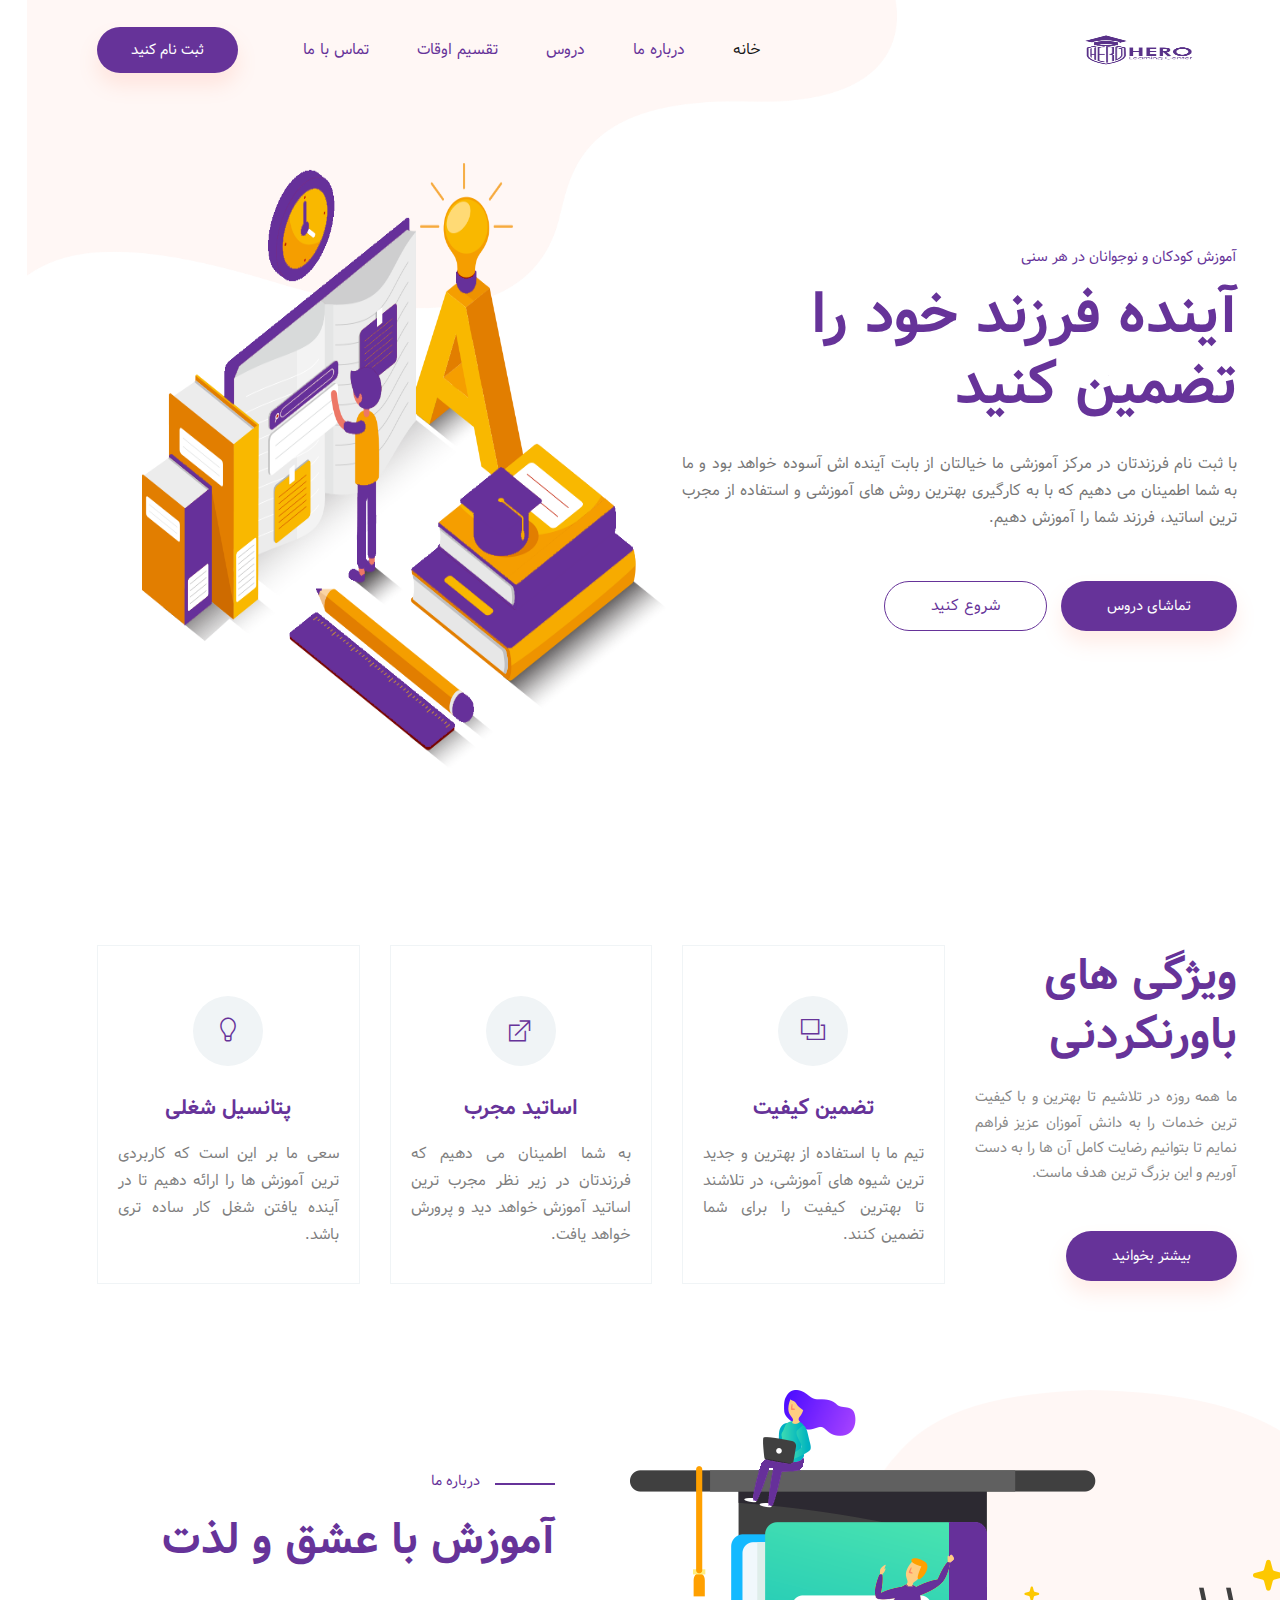
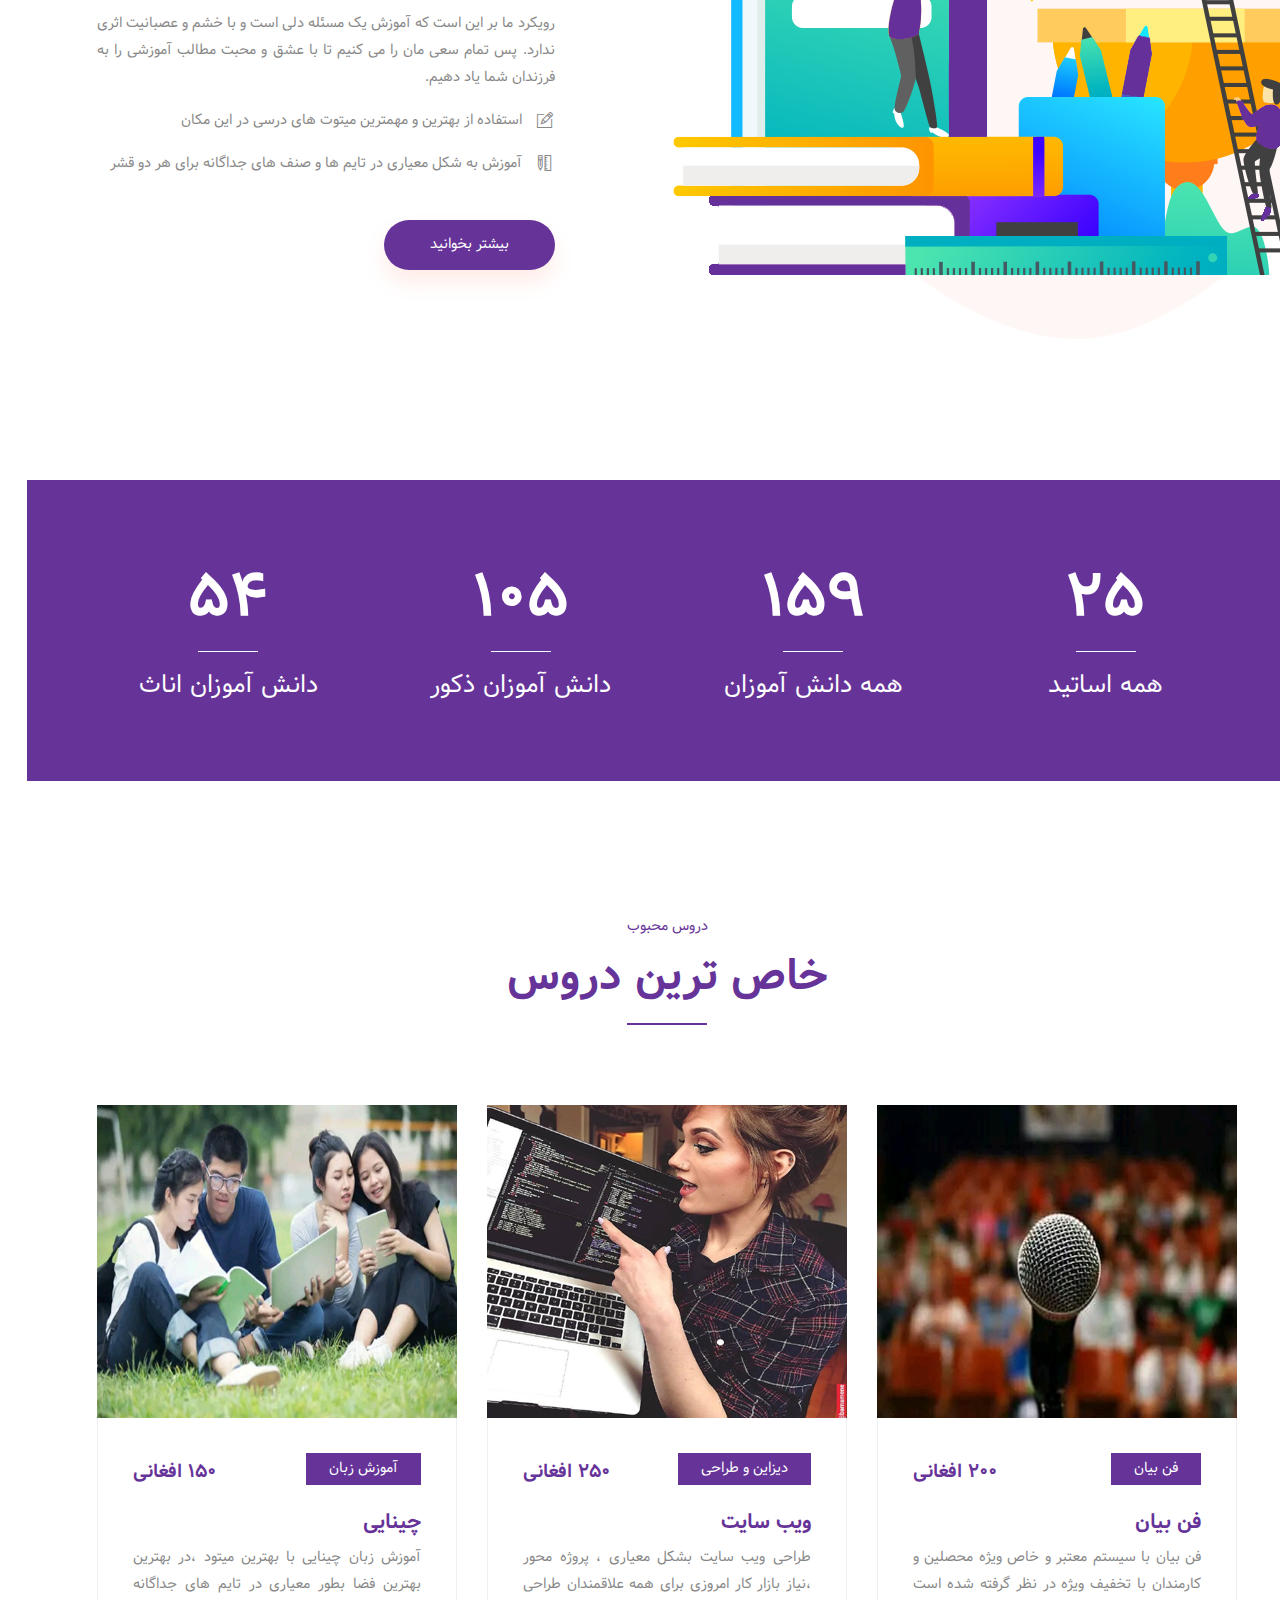
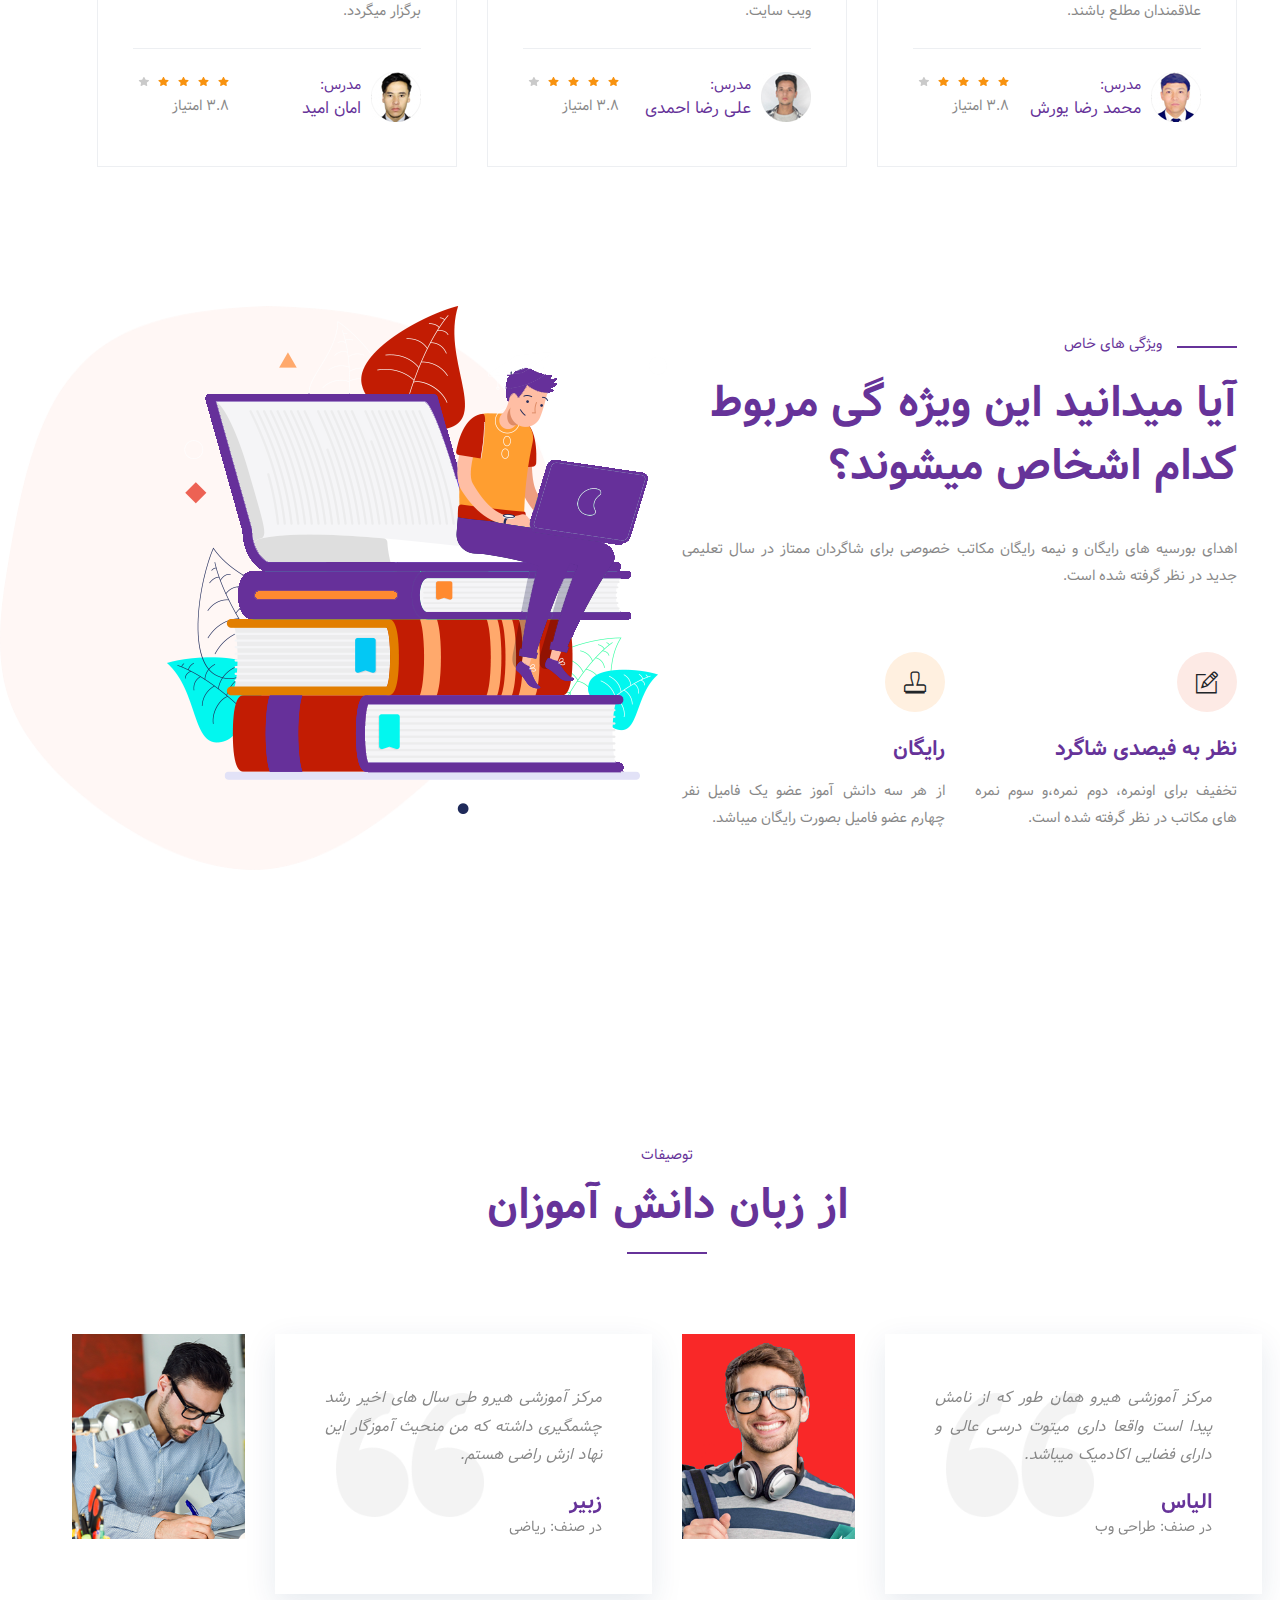
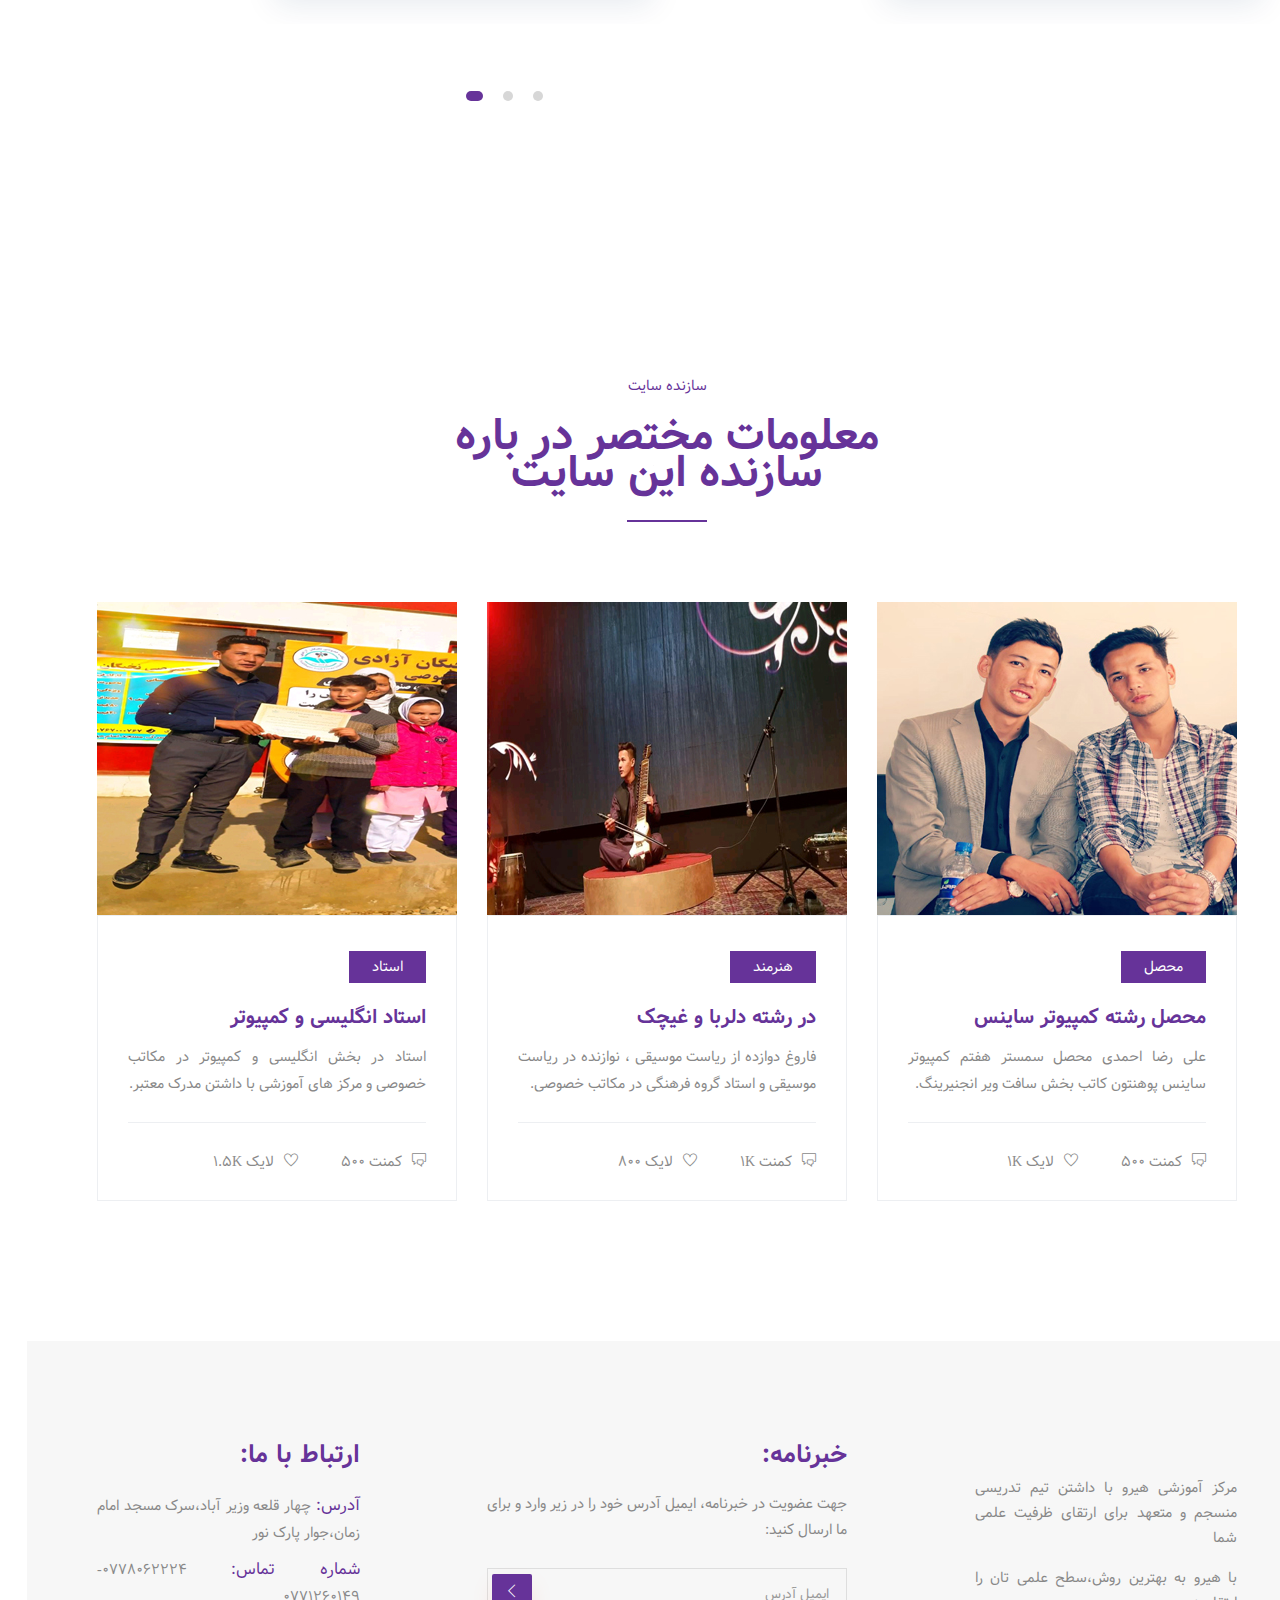
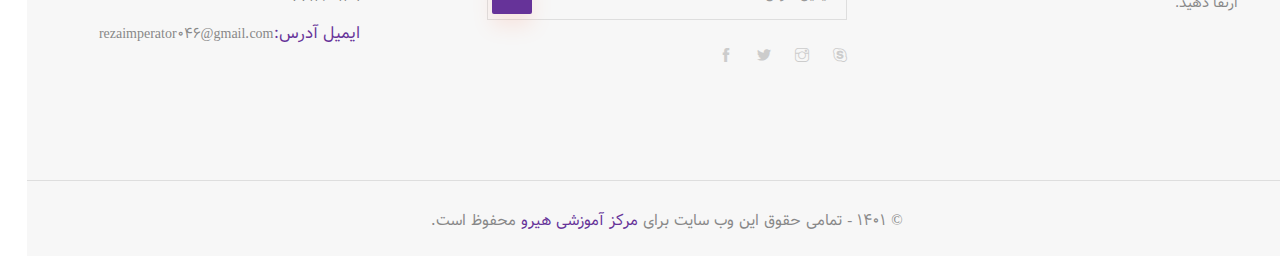
==== commit 088c5aed: "about and index files changed" ====
--- a/index.html
+++ b/index.html
@@ -97,7 +97,7 @@
                 <div class="col-sm-6 col-xl-3 align-self-center">
                     <div class="single_feature_text ">
                         <h2>ویژگی های<br>باورنکردنی</h2>
-                        <p>ما همه روزه در تلاشیم تا بهترین و با کیفیت ترین خدمات را به مشتریان خود ارائه دهیم تا بتوانیم رضایت کامل آن ها را به دست آوریم و این بزرگ ترین هدف ماست.</p>
+                        <p>ما همه روزه در تلاشیم تا بهترین و با کیفیت ترین خدمات را به دانش آموزان عزیز فراهم نمایم تا بتوانیم رضایت کامل آن ها را به دست آوریم و این بزرگ ترین هدف ماست.</p>
                         <a href="#" class="btn_1">بیشتر بخوانید</a>
                     </div>
                 </div>
@@ -106,7 +106,7 @@
                         <div class="single_feature_part">
                             <span class="single_feature_icon"><i class="ti-layers"></i></span>
                             <h4>تضمین کیفیت</h4>
-                            <p>تیم ما با استفاده از بهترین و جدید ترین شیوه های آموزشی در دنیا، در تلاشند تا بهترین کیفیت را برای شما تضمین کنند.</p>
+                            <p>تیم ما با استفاده از بهترین و جدید ترین شیوه های آموزشی، در تلاشند تا بهترین کیفیت را برای شما تضمین کنند.</p>
                         </div>
                     </div>
                 </div>
